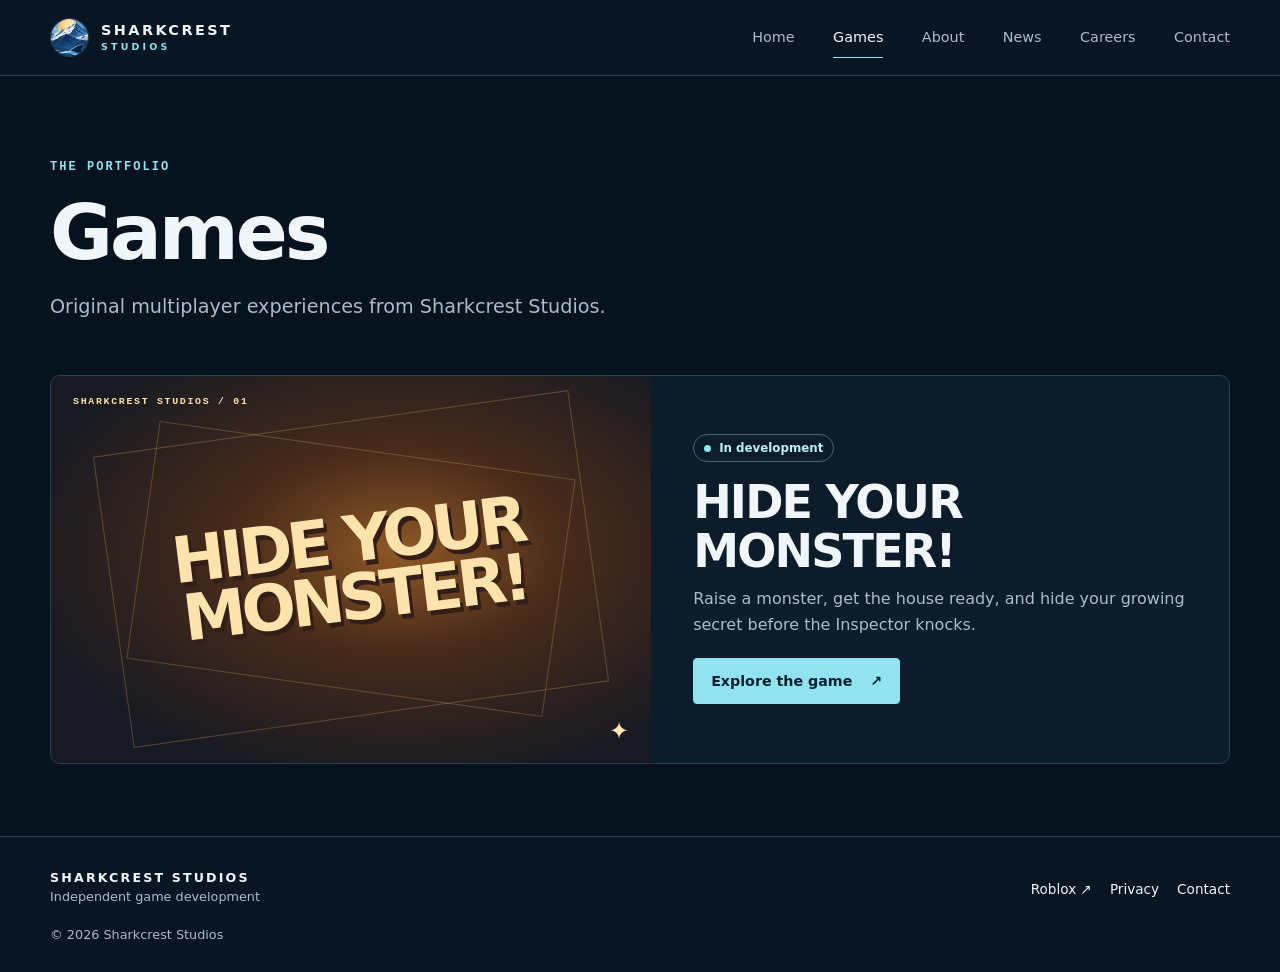
==== games/index.html @ ebbd26b5 "Import Sharkcrest Studios site from old host" ====
<!doctype html>
<html lang="en"><head><meta charset="utf-8"><meta name="viewport" content="width=device-width,initial-scale=1">
<title>Games | Sharkcrest Studios</title><meta name="description" content="Explore the Sharkcrest Studios game portfolio."><meta name="google-site-verification" content="pZki12ZnaTEAWYkzwrIM5q7NcxKuATEVs8t-4s3hhcg"><meta name="msvalidate.01" content="9DD82C18F36D08FA622FC4B6A8618DF2"><meta name="theme-color" content="#07121f">
<link rel="canonical" href="https://sharkcreststudios.com/games/"><link rel="icon" href="/assets/favicon.png"><link rel="stylesheet" href="/assets/site.css">
<meta property="og:site_name" content="Sharkcrest Studios"><meta property="og:type" content="website"><meta property="og:title" content="Games | Sharkcrest Studios"><meta property="og:description" content="Explore the Sharkcrest Studios game portfolio."><meta property="og:url" content="https://sharkcreststudios.com/games/"><meta property="og:image" content="https://sharkcreststudios.com/assets/banner.png"><meta property="og:image:alt" content="Sharkcrest Studios ocean and mountain banner"><meta name="twitter:card" content="summary_large_image">
<script type="application/ld+json">{"@context":"https://schema.org","@type":"Organization","name":"Sharkcrest Studios","url":"https://sharkcreststudios.com","logo":"https://sharkcreststudios.com/assets/crest.png","foundingDate":"2026-11-07","sameAs":["https://www.roblox.com/communities/379999821"]}</script><script defer src="/assets/site.js"></script></head>
<body><a href="#main" class="skip">Skip to content</a><header><div class="wrap header"><a class="brand" href="/" aria-label="Sharkcrest Studios home"><img src="/assets/favicon.png" alt="" width="39" height="39"><span>SHARKCREST<small>STUDIOS</small></span></a><button class="menu" type="button" aria-controls="navigation" aria-expanded="false" hidden>Menu</button><nav id="navigation" aria-label="Main navigation"><a href="/">Home</a><a href="/games/" aria-current="page">Games</a><a href="/about/">About</a><a href="/news/">News</a><a href="/careers/">Careers</a><a href="/contact/">Contact</a></nav></div></header>
<main id="main" tabindex="-1"><section class="wrap intro"><p class="eyebrow">THE PORTFOLIO</p><h1>Games</h1><p class="lede">Original multiplayer experiences from Sharkcrest Studios.</p></section><section class="wrap section snug"><article class="feature"><div class="game-art" aria-hidden="true"><span>SHARKCREST STUDIOS / 01</span><strong>HIDE YOUR MONSTER!</strong><b>✦</b></div><div class="feature-copy"><span class="status"><i></i>In development</span><h2>HIDE YOUR MONSTER!</h2><p>Raise a monster, get the house ready, and hide your growing secret before the Inspector knocks.</p><a class="button primary" href="/games/hide-your-monster/">Explore the game <span aria-hidden="true">↗</span></a></div></article></section></main><footer><div class="wrap footer"><div><strong>SHARKCREST STUDIOS</strong><p>Independent game development</p></div><div><a href="https://www.roblox.com/communities/379999821">Roblox ↗</a><a href="/privacy/">Privacy</a><a href="/contact/">Contact</a></div><small>© 2026 Sharkcrest Studios</small></div></footer></body></html>
---- assets/site.css ----
@charset "UTF-8";
:root{color-scheme:dark;--bg:#07121f;--panel:#0d1c2b;--ink:#f1f6fa;--muted:#a9bdcc;--accent:#90e3ef;--line:#284253;--width:1180px;font-family:system-ui,-apple-system,"Segoe UI",sans-serif}
*{box-sizing:border-box}body{margin:0;background:var(--bg);color:var(--ink);min-height:100vh;display:flex;flex-direction:column}main{flex:1}img{display:block;max-width:100%;height:auto}a{color:inherit;text-decoration:none}button{font:inherit}a,button{ -webkit-tap-highlight-color:transparent}a:focus-visible,button:focus-visible{outline:2px solid var(--accent);outline-offset:5px}[hidden]{display:none!important}
.wrap{width:min(var(--width),calc(100% - 96px));margin-inline:auto}.skip{position:fixed;left:16px;top:12px;z-index:4;background:var(--accent);color:var(--bg);padding:12px;transform:translateY(-200%)}.skip:focus{transform:none}
header{border-bottom:1px solid var(--line);background:#081523}.header{min-height:75px;display:flex;align-items:center;justify-content:space-between;gap:28px}.brand{display:flex;align-items:center;gap:12px;font-size:.9rem;font-weight:750;letter-spacing:.17em;line-height:1.15}.brand img{border:1px solid var(--line);border-radius:50%}.brand small{display:block;color:var(--accent);font-size:.59rem;letter-spacing:.34em;margin-top:4px}nav{display:flex;gap:clamp(14px,3vw,40px);align-items:center}nav a{font-size:.9rem;color:var(--muted);padding:12px 0;border-bottom:1px solid transparent}nav a:hover,nav a[aria-current]{color:var(--ink);border-color:var(--accent)}.menu{color:var(--ink);background:var(--panel);border:1px solid var(--line);padding:10px 15px;min-height:44px;border-radius:4px}
.hero{text-align:center;background:#091829;position:relative;isolation:isolate}.hero>img{width:100%;height:auto;max-height:540px;object-fit:cover}.hero-copy{padding:36px 0 63px}.hero::after{content:"";position:absolute;inset:auto 0 0;height:8px;background:linear-gradient(90deg,transparent,#43809d,transparent);opacity:.25;animation:tide 9s ease-in-out infinite;z-index:-1}@keyframes tide{50%{opacity:.65}}
.eyebrow{color:var(--accent);font-family:ui-monospace,Consolas,monospace;font-size:.75rem;font-weight:700;letter-spacing:.17em;line-height:1.55;margin:0 0 15px;text-transform:uppercase}.eyebrow span{margin:0 .5em}.eyebrow a:hover{text-decoration:underline}
h1,h2,h3,p{margin:0}h1,h2,h3{line-height:1.06;letter-spacing:-.04em}h1{font-size:clamp(2.55rem,6vw,5.25rem);font-weight:730;text-wrap:balance}h2{font-size:clamp(1.8rem,3.6vw,3.15rem)}h3{font-size:1.45rem}p{line-height:1.65;color:var(--muted)}.lede{font-size:clamp(1rem,2vw,1.2rem);max-width:58ch;margin-top:18px}.hero .lede{margin-inline:auto}.actions{display:flex;flex-wrap:wrap;justify-content:center;gap:12px;margin-top:28px}
.button{display:inline-flex;gap:18px;align-items:center;justify-content:center;min-height:46px;padding:11px 17px;border:1px solid #466374;border-radius:4px;font-size:.89rem;font-weight:700;transition:background .2s,color .2s,border-color .2s}.button:hover{background:#173347;border-color:var(--accent)}.primary{background:var(--accent);color:#062033;border-color:var(--accent)}.primary:hover{background:#c7f8ff;color:#062033}
.section{padding-block:72px}.section+.section{padding-top:0}.section-title{margin-bottom:26px}.intro{padding-top:82px;padding-bottom:40px}.snug{padding-top:12px}.feature,.split,.game-intro{display:grid;grid-template-columns:1.12fr 1fr;align-items:center;gap:42px}.feature{border:1px solid var(--line);border-radius:10px;overflow:hidden;background:var(--panel)}.feature-copy{padding:28px 34px 28px 0}.feature-copy h2{margin:16px 0 10px}.feature-copy .button,.split .button,.tiles .button,.prose .button{margin-top:20px}
.status{display:inline-flex;align-items:center;gap:8px;color:#bdeef4;border:1px solid #426674;padding:6px 10px;border-radius:30px;font-size:.74rem;font-weight:700}.status i{width:7px;height:7px;background:var(--accent);border-radius:50%}.game-intro h1{margin-top:16px}.access{margin:12px 0 20px;font-size:.9rem}
.game-art{min-height:300px;aspect-ratio:1.55;position:relative;isolation:isolate;overflow:hidden;background:radial-gradient(ellipse at 58% 45%,#8f5825 0%,#472a1a 34%,#171a22 78%);padding:22px;display:flex;justify-content:center;align-items:center;color:#ffe3ad}.game-art::before,.game-art::after{content:"";position:absolute;z-index:-1;inset:12% 10%;border:1px solid #e9b57246;transform:rotate(-8deg)}.game-art::after{inset:19% 15%;transform:rotate(8deg)}.game-art span{position:absolute;top:20px;left:22px;font:700 .62rem ui-monospace,monospace;letter-spacing:.17em}.game-art strong{font-weight:900;font-size:clamp(2.3rem,5vw,4.8rem);letter-spacing:-.075em;line-height:.91;max-width:8ch;text-align:center;text-shadow:3px 5px 0 #321e16;transform:rotate(-7deg)}.game-art b{position:absolute;bottom:18px;right:22px;font-size:1.5rem}.game-intro .game-art,.split img{border-radius:8px;border:1px solid var(--line)}
.news-row{display:grid;grid-template-columns:140px 1fr auto;gap:20px;align-items:center;border-block:1px solid var(--line);padding:22px 14px;transition:background .2s}.news-row+.news-row{border-top:0}.news-row:hover{background:var(--panel)}.news-row time{font:700 .75rem ui-monospace,monospace;color:var(--accent);letter-spacing:.08em}.news-row p{margin-top:7px}.news-row>span{font-size:1.3rem;color:var(--accent)}
.callout{display:flex;justify-content:space-between;align-items:center;gap:24px;background:var(--panel);padding:30px;border:1px solid var(--line);border-radius:8px}.callout p:last-child,.split h2+p,.tiles h2+p,.tiles h3+p{margin-top:10px}.split p+p,.prose p+p{margin-top:14px}.tiles{display:grid;grid-template-columns:repeat(auto-fit,minmax(min(100%,245px),1fr));gap:16px}.tiles article{border:1px solid var(--line);background:var(--panel);border-radius:8px;padding:24px}.prose p{max-width:68ch;font-size:1.08rem}
footer{background:#081523;border-top:1px solid var(--line)}.footer{display:grid;grid-template-columns:1fr auto;gap:16px;padding-block:30px}.footer strong{font-size:.79rem;letter-spacing:.17em}.footer p,.footer small{font-size:.8rem;color:var(--muted)}.footer div:nth-child(2){display:flex;gap:18px;flex-wrap:wrap;font-size:.85rem;align-items:flex-start}.footer a:hover{color:var(--accent)}
@media(max-width:1000px){.wrap{width:calc(100% - 56px)}.feature,.split,.game-intro{gap:25px}}
@media(max-width:760px){.wrap{width:calc(100% - 36px)}.header{min-height:64px;flex-wrap:wrap;gap:0}.menu{margin-left:auto}nav{width:100%;display:grid;grid-template-columns:repeat(3,1fr);gap:0 12px;padding:8px 0 13px}nav a{padding:12px 6px}.hero>img{min-height:155px;object-position:center}.hero-copy{padding:28px 0 43px}.desktop{display:none}.section{padding-block:48px}.intro{padding-top:49px;padding-bottom:30px}.snug{padding-top:6px}.feature,.split,.game-intro{grid-template-columns:1fr}.feature{gap:0}.feature-copy{padding:22px}.game-art{min-height:230px;max-height:330px}.game-art strong{font-size:clamp(2.5rem,10vw,4.4rem)}.news-row{grid-template-columns:1fr auto;gap:8px}.news-row time{grid-column:1/-1}.callout{align-items:flex-start;flex-direction:column;padding:22px}.footer{grid-template-columns:1fr}}
@media(prefers-reduced-motion:reduce){*,*::before,*::after{animation:none!important;transition:none!important;scroll-behavior:auto!important}}
.game-art{width:100%;min-width:0}

/* Keep the complete supplied banner visible at every screen ratio. */
.hero > img {
  min-height: 0;
  max-height: none;
  object-fit: contain;
}
.hero h1 {
  font-size: clamp(2.35rem, 5vw, 4.25rem);
}
.hero::after {
  animation-iteration-count: 1;
}
.feature + .feature {
  margin-top: 24px;
}
.news-row h2 {
  font-size: 1.45rem;
}
.footer a {
  display: inline-flex;
  align-items: center;
  min-height: 44px;
}
.prose {
  max-width: 760px;
  margin-left: max(48px, calc((100% - var(--width)) / 2));
}
#main:focus {
  outline: none;
}
@media (max-width: 1000px) {
  .prose {
    margin-left: 28px;
  }
}
@media (max-width: 760px) {
  .prose {
    margin-left: 18px;
  }
  .game-art strong {
    font-size: clamp(2.5rem, 10vw, 3.8rem);
  }
}
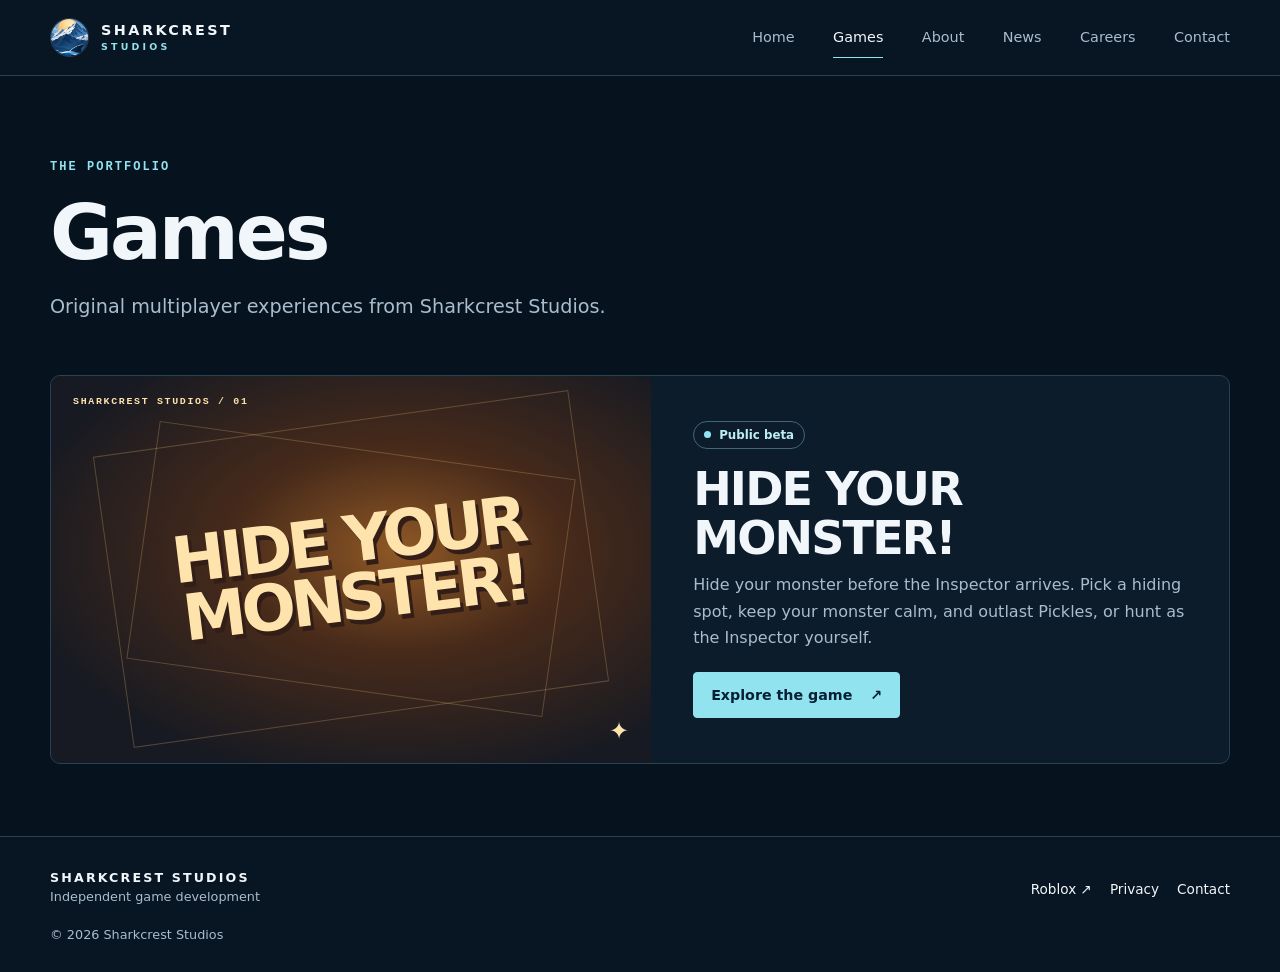
==== commit a2416c82: "HIDE YOUR MONSTER! public beta launch: update game pages and hero image Co-Authored-By: Claude Opus " ====
--- a/games/index.html
+++ b/games/index.html
@@ -5,4 +5,4 @@
 <meta property="og:site_name" content="Sharkcrest Studios"><meta property="og:type" content="website"><meta property="og:title" content="Games | Sharkcrest Studios"><meta property="og:description" content="Explore the Sharkcrest Studios game portfolio."><meta property="og:url" content="https://sharkcreststudios.com/games/"><meta property="og:image" content="https://sharkcreststudios.com/assets/banner.png"><meta property="og:image:alt" content="Sharkcrest Studios ocean and mountain banner"><meta name="twitter:card" content="summary_large_image">
 <script type="application/ld+json">{"@context":"https://schema.org","@type":"Organization","name":"Sharkcrest Studios","url":"https://sharkcreststudios.com","logo":"https://sharkcreststudios.com/assets/crest.png","foundingDate":"2026-11-07","sameAs":["https://www.roblox.com/communities/379999821"]}</script><script defer src="/assets/site.js"></script></head>
 <body><a href="#main" class="skip">Skip to content</a><header><div class="wrap header"><a class="brand" href="/" aria-label="Sharkcrest Studios home"><img src="/assets/favicon.png" alt="" width="39" height="39"><span>SHARKCREST<small>STUDIOS</small></span></a><button class="menu" type="button" aria-controls="navigation" aria-expanded="false" hidden>Menu</button><nav id="navigation" aria-label="Main navigation"><a href="/">Home</a><a href="/games/" aria-current="page">Games</a><a href="/about/">About</a><a href="/news/">News</a><a href="/careers/">Careers</a><a href="/contact/">Contact</a></nav></div></header>
-<main id="main" tabindex="-1"><section class="wrap intro"><p class="eyebrow">THE PORTFOLIO</p><h1>Games</h1><p class="lede">Original multiplayer experiences from Sharkcrest Studios.</p></section><section class="wrap section snug"><article class="feature"><div class="game-art" aria-hidden="true"><span>SHARKCREST STUDIOS / 01</span><strong>HIDE YOUR MONSTER!</strong><b>✦</b></div><div class="feature-copy"><span class="status"><i></i>In development</span><h2>HIDE YOUR MONSTER!</h2><p>Raise a monster, get the house ready, and hide your growing secret before the Inspector knocks.</p><a class="button primary" href="/games/hide-your-monster/">Explore the game <span aria-hidden="true">↗</span></a></div></article></section></main><footer><div class="wrap footer"><div><strong>SHARKCREST STUDIOS</strong><p>Independent game development</p></div><div><a href="https://www.roblox.com/communities/379999821">Roblox ↗</a><a href="/privacy/">Privacy</a><a href="/contact/">Contact</a></div><small>© 2026 Sharkcrest Studios</small></div></footer></body></html>+<main id="main" tabindex="-1"><section class="wrap intro"><p class="eyebrow">THE PORTFOLIO</p><h1>Games</h1><p class="lede">Original multiplayer experiences from Sharkcrest Studios.</p></section><section class="wrap section snug"><article class="feature"><div class="game-art" aria-hidden="true"><span>SHARKCREST STUDIOS / 01</span><strong>HIDE YOUR MONSTER!</strong><b>✦</b></div><div class="feature-copy"><span class="status"><i></i>Public beta</span><h2>HIDE YOUR MONSTER!</h2><p>Hide your monster before the Inspector arrives. Pick a hiding spot, keep your monster calm, and outlast Pickles, or hunt as the Inspector yourself.</p><a class="button primary" href="/games/hide-your-monster/">Explore the game <span aria-hidden="true">↗</span></a></div></article></section></main><footer><div class="wrap footer"><div><strong>SHARKCREST STUDIOS</strong><p>Independent game development</p></div><div><a href="https://www.roblox.com/communities/379999821">Roblox ↗</a><a href="/privacy/">Privacy</a><a href="/contact/">Contact</a></div><small>© 2026 Sharkcrest Studios</small></div></footer></body></html>
